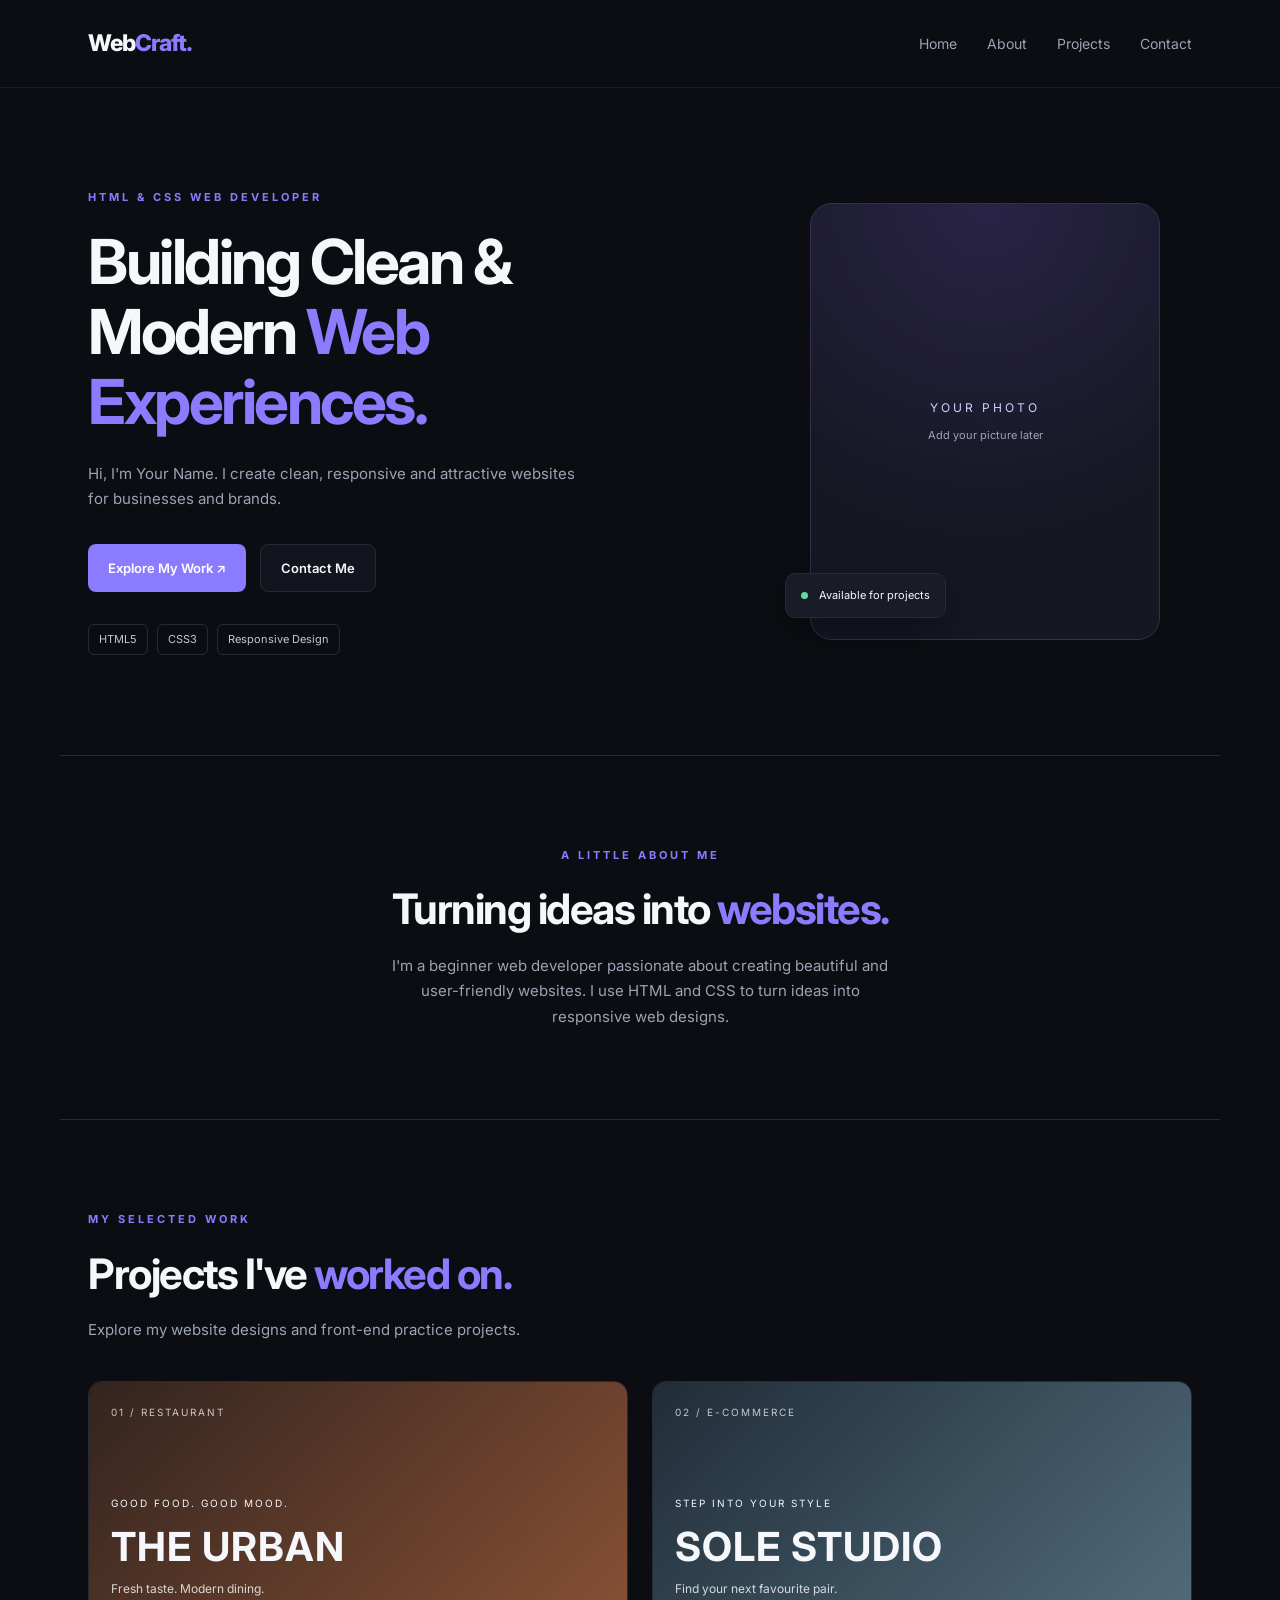
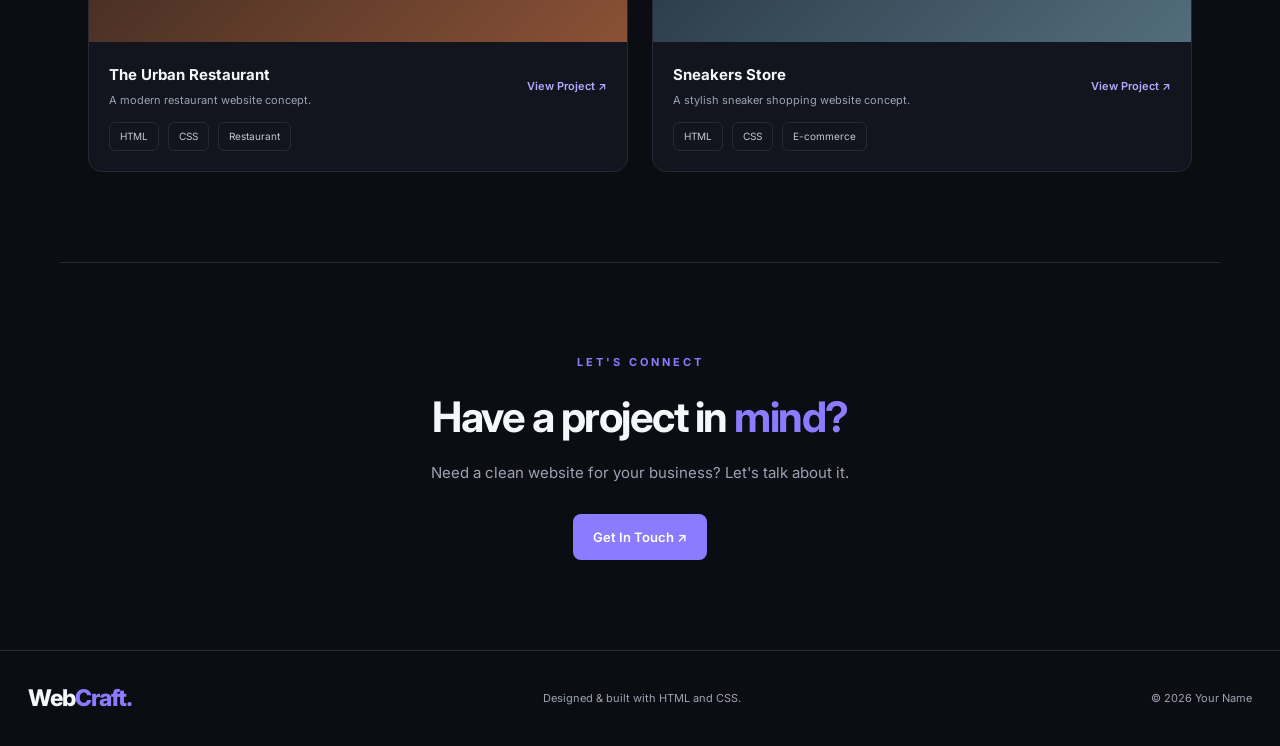
==== index.html @ 33d91105 "Add files via upload" ====
<!DOCTYPE html>
<html lang="en">
<head>
    <meta charset="UTF-8">
    <meta name="viewport" content="width=device-width, initial-scale=1.0">
    <title>Your Name | Web Developer</title>
    <link rel="stylesheet" href="style.css">
</head>
<body>

    <header>
        <nav class="navbar">
            <a href="#" class="logo">Web<span>Craft.</span></a>

            <div class="nav-links">
                <a href="#home">Home</a>
                <a href="#about">About</a>
                <a href="#projects">Projects</a>
                <a href="#contact">Contact</a>
            </div>
        </nav>
    </header>

    <main>
        <section class="hero" id="home">
            <div class="hero-content">
                <p class="tag">HTML & CSS WEB DEVELOPER</p>

                <h1>Building Clean & Modern
                    <span>Web Experiences.</span>
                </h1>

                <p class="intro">
                    Hi, I'm Your Name. I create clean, responsive
                    and attractive websites for businesses and brands.
                </p>

                <div class="hero-buttons">
                    <a href="#projects" class="btn primary">Explore My Work ↗</a>
                    <a href="#contact" class="btn secondary">Contact Me</a>
                </div>

                <div class="skills">
                    <span>HTML5</span>
                    <span>CSS3</span>
                    <span>Responsive Design</span>
                </div>
            </div>

            <div class="profile-area">
                <div class="profile-frame">
                    <img src="images/profile.jpg"
                         alt="Your profile photo"
                         onerror="this.style.display='none'; this.nextElementSibling.style.display='flex';">

                    <div class="photo-placeholder">
                        <span>YOUR PHOTO</span>
                        <small>Add your picture later</small>
                    </div>
                </div>
                <div class="floating-card">
                    <span class="status-dot"></span>
                    Available for projects
                </div>
            </div>
        </section>

        <section class="about section" id="about">
            <p class="tag">A LITTLE ABOUT ME</p>
            <h2>Turning ideas into <span>websites.</span></h2>
            <p class="section-description">
                I'm a beginner web developer passionate about creating
                beautiful and user-friendly websites. I use HTML and CSS
                to turn ideas into responsive web designs.
            </p>
        </section>

        <section class="projects section" id="projects">
            <p class="tag">MY SELECTED WORK</p>
            <h2>Projects I've <span>worked on.</span></h2>
            <p class="section-description">
                Explore my website designs and front-end practice projects.
            </p>

            <div class="project-grid">
                <article class="project-card">
                    <div class="project-preview urban-preview">
                        <span class="preview-label">01 / RESTAURANT</span>
                        <div class="preview-title">
                            <small>GOOD FOOD. GOOD MOOD.</small>
                            <h3>THE URBAN</h3>
                            <p>Fresh taste. Modern dining.</p>
                        </div>
                    </div>
                    <div class="project-info">
                        <div>
                            <h3>The Urban Restaurant</h3>
                            <p>A modern restaurant website concept.</p>
                        </div>
                        <a href="projects/urban-restaurant/index.html"
                           class="project-link">View Project ↗</a>
                    </div>
                    <div class="project-tags">
                        <span>HTML</span><span>CSS</span><span>Restaurant</span>
                    </div>
                </article>

                <article class="project-card">
                    <div class="project-preview sneaker-preview">
                        <span class="preview-label">02 / E-COMMERCE</span>
                        <div class="preview-title">
                            <small>STEP INTO YOUR STYLE</small>
                            <h3>SOLE STUDIO</h3>
                            <p>Find your next favourite pair.</p>
                        </div>
                    </div>
                    <div class="project-info">
                        <div>
                            <h3>Sneakers Store</h3>
                            <p>A stylish sneaker shopping website concept.</p>
                        </div>
                        <a href="projects/sneakers-store/index.html"
                           class="project-link">View Project ↗</a>
                    </div>
                    <div class="project-tags">
                        <span>HTML</span><span>CSS</span><span>E-commerce</span>
                    </div>
                </article>
            </div>
        </section>

        <section class="contact section" id="contact">
            <p class="tag">LET'S CONNECT</p>
            <h2>Have a project in <span>mind?</span></h2>
            <p class="section-description">
                Need a clean website for your business? Let's talk about it.
            </p>
            <a href="mailto:YOUR_EMAIL@example.com" class="btn primary">
                Get In Touch ↗
            </a>
        </section>
    </main>

    <footer>
        <a href="#" class="logo">Web<span>Craft.</span></a>
        <p>Designed & built with HTML and CSS.</p>
        <p>© 2026 Your Name</p>
    </footer>

</body>
</html>
---- style.css ----
@import url('https://fonts.googleapis.com/css2?family=Inter:wght@400;500;600;700;800&display=swap');

:root {
    --bg: #0b0d12;
    --card: #12151d;
    --text: #f5f7fb;
    --muted: #9ba3b4;
    --accent: #8b7cff;
    --border: #252a36;
}

* {
    margin: 0;
    padding: 0;
    box-sizing: border-box;
}

html {
    scroll-behavior: smooth;
    scroll-padding-top: 90px;
}

body {
    background: var(--bg);
    color: var(--text);
    font-family: 'Inter', Arial, sans-serif;
    line-height: 1.7;
}

a {
    color: inherit;
    text-decoration: none;
}

.navbar {
    max-width: 1160px;
    margin: auto;
    padding: 24px 28px;
    display: flex;
    align-items: center;
    justify-content: space-between;
}

header {
    border-bottom: 1px solid rgba(255,255,255,0.06);
}

.logo {
    font-size: 23px;
    font-weight: 800;
    letter-spacing: -1px;
}

.logo span,
h1 span,
h2 span {
    color: var(--accent);
}

.nav-links {
    display: flex;
    gap: 30px;
}

.nav-links a {
    color: var(--muted);
    font-size: 14px;
    transition: color 0.2s;
}

.nav-links a:hover {
    color: white;
}

.hero {
    max-width: 1160px;
    min-height: 590px;
    margin: auto;
    padding: 100px 28px;
    display: grid;
    grid-template-columns: 1.2fr 0.8fr;
    gap: 70px;
    align-items: center;
}

.tag {
    color: var(--accent);
    font-size: 11px;
    font-weight: 700;
    letter-spacing: 3px;
    margin-bottom: 20px;
}

h1 {
    font-size: clamp(38px, 5vw, 62px);
    line-height: 1.13;
    letter-spacing: -2.5px;
    margin-bottom: 24px;
}

.intro,
.section-description {
    color: var(--muted);
    font-size: 15px;
    max-width: 510px;
}

.hero-buttons {
    display: flex;
    flex-wrap: wrap;
    gap: 14px;
    margin-top: 32px;
}

.btn {
    display: inline-flex;
    justify-content: center;
    align-items: center;
    padding: 12px 20px;
    border-radius: 8px;
    font-size: 13px;
    font-weight: 600;
    transition: transform 0.2s, background 0.2s;
}

.btn:hover {
    transform: translateY(-3px);
}

.primary {
    background: var(--accent);
    color: white;
}

.primary:hover {
    background: #7767f2;
}

.secondary {
    border: 1px solid var(--border);
    background: var(--card);
}

.skills,
.project-tags {
    display: flex;
    flex-wrap: wrap;
    gap: 9px;
}

.skills {
    margin-top: 32px;
}

.skills span,
.project-tags span {
    color: #c3c8d4;
    border: 1px solid var(--border);
    border-radius: 6px;
    padding: 5px 10px;
    font-size: 11px;
}

.profile-area {
    position: relative;
    width: 100%;
    max-width: 350px;
    justify-self: center;
}

.profile-frame {
    position: relative;
    aspect-ratio: 4 / 5;
    border: 1px solid #34304e;
    border-radius: 22px;
    overflow: hidden;
    background: radial-gradient(circle at top, #292346, #151722 70%);
}

.profile-frame img {
    position: absolute;
    inset: 0;
    width: 100%;
    height: 100%;
    object-fit: cover;
}

.photo-placeholder {
    position: absolute;
    inset: 0;
    display: flex;
    flex-direction: column;
    align-items: center;
    justify-content: center;
    gap: 8px;
    color: #d4d0ff;
    letter-spacing: 3px;
    font-size: 12px;
}

.photo-placeholder small {
    letter-spacing: 0;
    color: var(--muted);
    font-size: 11px;
}

.floating-card {
    position: absolute;
    bottom: 22px;
    left: -25px;
    background: #191c26;
    border: 1px solid var(--border);
    padding: 12px 15px;
    border-radius: 10px;
    font-size: 11px;
    box-shadow: 0 12px 35px #0005;
}

.status-dot {
    display: inline-block;
    width: 7px;
    height: 7px;
    background: #61dba0;
    border-radius: 50%;
    margin-right: 8px;
}

.section {
    max-width: 1160px;
    margin: auto;
    padding: 90px 28px;
}

.about {
    text-align: center;
    border-top: 1px solid var(--border);
    border-bottom: 1px solid var(--border);
}

h2 {
    font-size: clamp(28px, 4vw, 42px);
    line-height: 1.2;
    letter-spacing: -1.5px;
    margin-bottom: 18px;
}

.about .section-description,
.contact .section-description {
    margin: auto;
}

.projects > .section-description {
    margin-bottom: 38px;
}

.project-grid {
    display: grid;
    grid-template-columns: repeat(2, minmax(0, 1fr));
    gap: 24px;
}

.project-card {
    overflow: hidden;
    background: var(--card);
    border: 1px solid var(--border);
    border-radius: 14px;
    transition: transform 0.25s, border-color 0.25s;
}

.project-card:hover {
    transform: translateY(-5px);
    border-color: #5d537e;
}

.project-preview {
    min-height: 260px;
    padding: 22px;
    display: flex;
    flex-direction: column;
    justify-content: space-between;
}

.urban-preview {
    background: linear-gradient(135deg, #32241e, #8a5136);
}

.sneaker-preview {
    background: linear-gradient(135deg, #202d38, #536d7d);
}

.preview-label {
    font-size: 10px;
    letter-spacing: 2px;
    color: #ffffffbb;
}

.preview-title {
    padding: 20px 0;
}

.preview-title small {
    font-size: 10px;
    letter-spacing: 2px;
}

.preview-title h3 {
    font-size: clamp(27px, 4vw, 40px);
    line-height: 1.2;
    letter-spacing: 1px;
    margin: 8px 0;
}

.preview-title p {
    font-size: 12px;
    color: #ffffffcc;
}

.project-info {
    padding: 20px 20px 12px;
    display: flex;
    justify-content: space-between;
    align-items: center;
    gap: 15px;
}

.project-info h3 {
    font-size: 15px;
    margin-bottom: 4px;
}

.project-info p {
    font-size: 11px;
    color: var(--muted);
}

.project-link {
    color: #b4aaff;
    font-size: 11px;
    font-weight: 600;
    white-space: nowrap;
}

.project-link:hover {
    color: white;
}

.project-tags {
    padding: 0 20px 20px;
}

.project-tags span {
    font-size: 10px;
}

.contact {
    text-align: center;
    border-top: 1px solid var(--border);
}

.contact .btn {
    margin-top: 28px;
}

footer {
    border-top: 1px solid var(--border);
    padding: 28px;
    display: flex;
    justify-content: space-between;
    align-items: center;
    gap: 15px;
    flex-wrap: wrap;
}

footer p {
    font-size: 11px;
    color: var(--muted);
}

@media (max-width: 760px) {
    .navbar {
        padding: 20px;
        flex-wrap: wrap;
        gap: 16px;
    }

    .nav-links {
        gap: 16px;
        flex-wrap: wrap;
    }

    .hero {
        grid-template-columns: 1fr;
        padding: 65px 22px;
        gap: 45px;
    }

    .hero-content {
        order: 1;
    }

    .profile-area {
        order: 0;
        max-width: 240px;
    }

    .floating-card {
        left: -10px;
    }

    .section {
        padding: 65px 22px;
    }

    .project-grid {
        grid-template-columns: 1fr;
    }

    .project-preview {
        min-height: 230px;
    }

    .project-info {
        align-items: flex-start;
        flex-direction: column;
    }

    footer {
        flex-direction: column;
        text-align: center;
    }
}

@media (prefers-reduced-motion: reduce) {
    html {
        scroll-behavior: auto;
    }

    *,
    *::before,
    *::after {
        transition: none !important;
    }
}
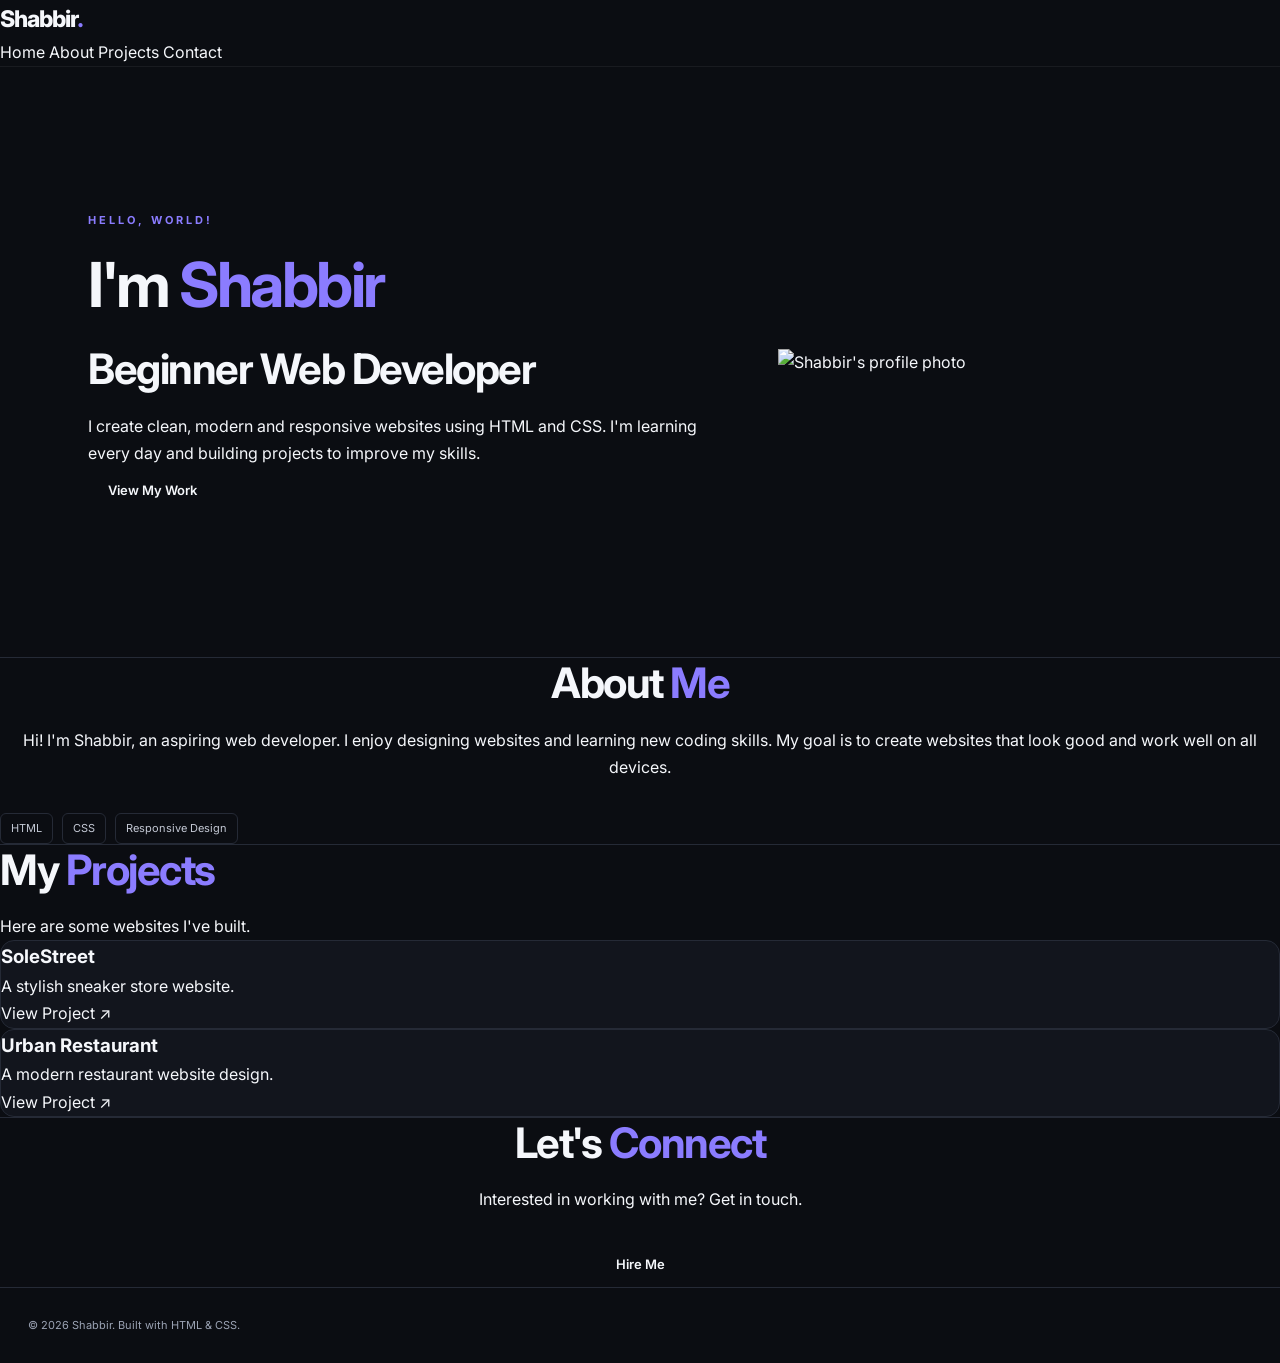
==== commit 79fa46e6: "Update index.html" ====
--- a/index.html
+++ b/index.html
@@ -4,148 +4,96 @@
 <head>
     <meta charset="UTF-8">
     <meta name="viewport" content="width=device-width, initial-scale=1.0">
-    <title>Your Name | Web Developer</title>
+    <title>Shabbir | Web Developer</title>
     <link rel="stylesheet" href="style.css">
 </head>
 <body>
 
     <header>
-        <nav class="navbar">
-            <a href="#" class="logo">Web<span>Craft.</span></a>
+        <a href="#" class="logo">Shabbir<span>.</span></a>
 
-            <div class="nav-links">
-                <a href="#home">Home</a>
-                <a href="#about">About</a>
-                <a href="#projects">Projects</a>
-                <a href="#contact">Contact</a>
-            </div>
+        <nav>
+            <a href="#home">Home</a>
+            <a href="#about">About</a>
+            <a href="#projects">Projects</a>
+            <a href="#contact">Contact</a>
         </nav>
     </header>
 
-    <main>
-        <section class="hero" id="home">
-            <div class="hero-content">
-                <p class="tag">HTML & CSS WEB DEVELOPER</p>
+    <section class="hero" id="home">
+        <div class="hero-text">
+            <p class="tag">HELLO, WORLD!</p>
+            <h1>I'm <span>Shabbir</span></h1>
+            <h2>Beginner Web Developer</h2>
 
-                <h1>Building Clean & Modern
-                    <span>Web Experiences.</span>
-                </h1>
+            <p>
+                I create clean, modern and responsive websites
+                using HTML and CSS. I'm learning every day
+                and building projects to improve my skills.
+            </p>
 
-                <p class="intro">
-                    Hi, I'm Your Name. I create clean, responsive
-                    and attractive websites for businesses and brands.
-                </p>
+            <a href="#projects" class="btn">View My Work</a>
+        </div>
 
-                <div class="hero-buttons">
-                    <a href="#projects" class="btn primary">Explore My Work ↗</a>
-                    <a href="#contact" class="btn secondary">Contact Me</a>
-                </div>
+        <div class="hero-image">
+            <img src="images/my-photo.jpg.png" alt="Shabbir's profile photo">
+        </div>
+    </section>
 
-                <div class="skills">
-                    <span>HTML5</span>
-                    <span>CSS3</span>
-                    <span>Responsive Design</span>
-                </div>
+    <section class="about" id="about">
+        <h2>About <span>Me</span></h2>
+        <p>
+            Hi! I'm Shabbir, an aspiring web developer.
+            I enjoy designing websites and learning new
+            coding skills. My goal is to create websites
+            that look good and work well on all devices.
+        </p>
+
+        <div class="skills">
+            <span>HTML</span>
+            <span>CSS</span>
+            <span>Responsive Design</span>
+        </div>
+    </section>
+
+    <section class="projects" id="projects">
+        <h2>My <span>Projects</span></h2>
+        <p class="section-text">Here are some websites I've built.</p>
+
+        <div class="project-container">
+
+            <div class="project-card">
+                <h3>SoleStreet</h3>
+                <p>A stylish sneaker store website.</p>
+                <a href="projects/sneakers-store/index.html"
+                   target="_blank">View Project ↗</a>
             </div>
 
-            <div class="profile-area">
-                <div class="profile-frame">
-                    <img src="images/profile.jpg"
-                         alt="Your profile photo"
-                         onerror="this.style.display='none'; this.nextElementSibling.style.display='flex';">
+            <div class="project-card">
+                <h3>Urban Restaurant</h3>
+                <p>A modern restaurant website design.</p>
+                <a href="projects/urban-restaurant/index.html"
+                   target="_blank">View Project ↗</a>
+            </div>
 
-                    <div class="photo-placeholder">
-                        <span>YOUR PHOTO</span>
-                        <small>Add your picture later</small>
-                    </div>
-                </div>
-                <div class="floating-card">
-                    <span class="status-dot"></span>
-                    Available for projects
-                </div>
-            </div>
-        </section>
+        </div>
+    </section>
 
-        <section class="about section" id="about">
-            <p class="tag">A LITTLE ABOUT ME</p>
-            <h2>Turning ideas into <span>websites.</span></h2>
-            <p class="section-description">
-                I'm a beginner web developer passionate about creating
-                beautiful and user-friendly websites. I use HTML and CSS
-                to turn ideas into responsive web designs.
-            </p>
-        </section>
+    <section class="contact" id="contact">
+        <h2>Let's <span>Connect</span></h2>
+        <p>Interested in working with me? Get in touch.</p>
+        
+<a href="https://mail.google.com/mail/?view=cm&fs=1&to=shabbiraliasghar410@gmail.com"
+   class="btn" target="_blank">
+    Hire Me
+</a>
 
-        <section class="projects section" id="projects">
-            <p class="tag">MY SELECTED WORK</p>
-            <h2>Projects I've <span>worked on.</span></h2>
-            <p class="section-description">
-                Explore my website designs and front-end practice projects.
-            </p>
-
-            <div class="project-grid">
-                <article class="project-card">
-                    <div class="project-preview urban-preview">
-                        <span class="preview-label">01 / RESTAURANT</span>
-                        <div class="preview-title">
-                            <small>GOOD FOOD. GOOD MOOD.</small>
-                            <h3>THE URBAN</h3>
-                            <p>Fresh taste. Modern dining.</p>
-                        </div>
-                    </div>
-                    <div class="project-info">
-                        <div>
-                            <h3>The Urban Restaurant</h3>
-                            <p>A modern restaurant website concept.</p>
-                        </div>
-                        <a href="projects/urban-restaurant/index.html"
-                           class="project-link">View Project ↗</a>
-                    </div>
-                    <div class="project-tags">
-                        <span>HTML</span><span>CSS</span><span>Restaurant</span>
-                    </div>
-                </article>
-
-                <article class="project-card">
-                    <div class="project-preview sneaker-preview">
-                        <span class="preview-label">02 / E-COMMERCE</span>
-                        <div class="preview-title">
-                            <small>STEP INTO YOUR STYLE</small>
-                            <h3>SOLE STUDIO</h3>
-                            <p>Find your next favourite pair.</p>
-                        </div>
-                    </div>
-                    <div class="project-info">
-                        <div>
-                            <h3>Sneakers Store</h3>
-                            <p>A stylish sneaker shopping website concept.</p>
-                        </div>
-                        <a href="projects/sneakers-store/index.html"
-                           class="project-link">View Project ↗</a>
-                    </div>
-                    <div class="project-tags">
-                        <span>HTML</span><span>CSS</span><span>E-commerce</span>
-                    </div>
-                </article>
-            </div>
-        </section>
-
-        <section class="contact section" id="contact">
-            <p class="tag">LET'S CONNECT</p>
-            <h2>Have a project in <span>mind?</span></h2>
-            <p class="section-description">
-                Need a clean website for your business? Let's talk about it.
-            </p>
-            <a href="mailto:YOUR_EMAIL@example.com" class="btn primary">
-                Get In Touch ↗
-            </a>
-        </section>
-    </main>
+        
+        </a>
+    </section>
 
     <footer>
-        <a href="#" class="logo">Web<span>Craft.</span></a>
-        <p>Designed & built with HTML and CSS.</p>
-        <p>© 2026 Your Name</p>
+        <p>© 2026 Shabbir. Built with HTML & CSS.</p>
     </footer>
 
 </body>
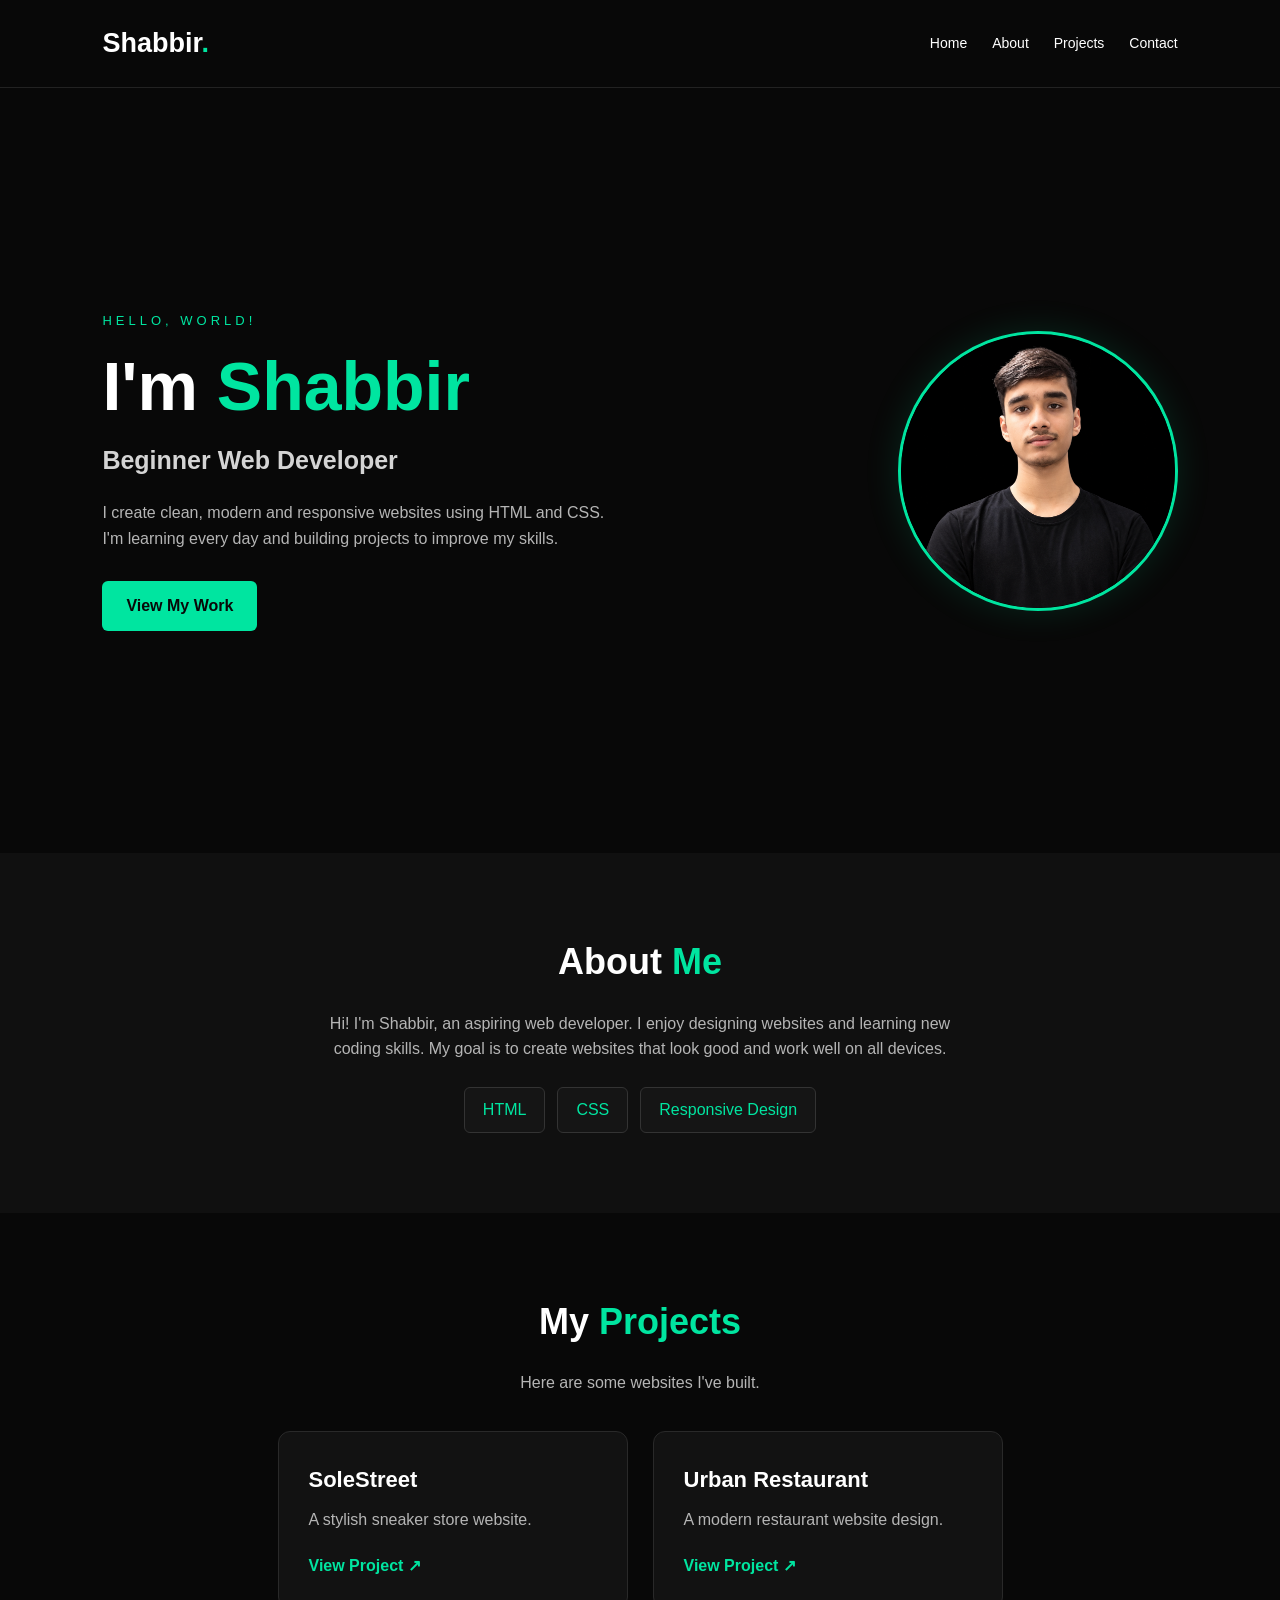
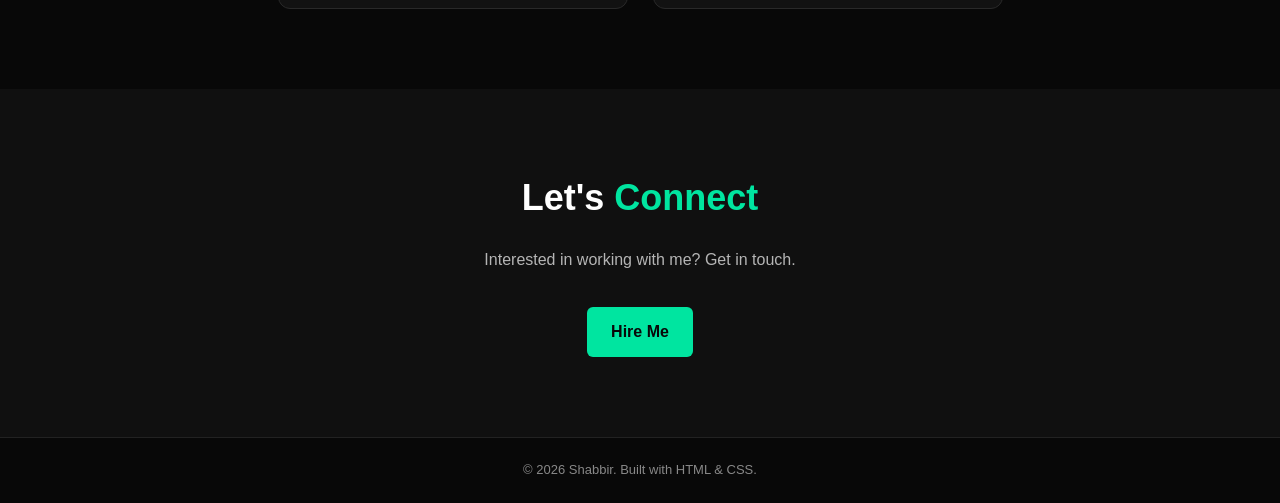
==== commit f0119b68: "Update index.html" ====
--- a/index.html
+++ b/index.html
@@ -36,7 +36,7 @@
         </div>
 
         <div class="hero-image">
-            <img src="images/my-photo.jpg.png" alt="Shabbir's profile photo">
+            <img src="my-photo.jpg.png" alt="Shabbir's profile photo">
         </div>
     </section>
 
--- a/style.css
+++ b/style.css
@@ -1,14 +1,3 @@
-
-@import url('https://fonts.googleapis.com/css2?family=Inter:wght@400;500;600;700;800&display=swap');
-
-:root {
-    --bg: #0b0d12;
-    --card: #12151d;
-    --text: #f5f7fb;
-    --muted: #9ba3b4;
-    --accent: #8b7cff;
-    --border: #252a36;
-}
 
 * {
     margin: 0;
@@ -18,427 +7,297 @@
 
 html {
     scroll-behavior: smooth;
-    scroll-padding-top: 90px;
+}
+
+:root {
+    --accent: #00e5a0;
+    --muted: #b5b5b5;
 }
 
 body {
-    background: var(--bg);
-    color: var(--text);
-    font-family: 'Inter', Arial, sans-serif;
-    line-height: 1.7;
-}
-
-a {
-    color: inherit;
+    background: #080808;
+    color: #ffffff;
+    font-family: Arial, sans-serif;
+    line-height: 1.6;
+}
+
+/* HEADER */
+
+header {
+    display: flex;
+    justify-content: space-between;
+    align-items: center;
+    padding: 22px 8%;
+    background: #080808;
+    border-bottom: 1px solid #222;
+}
+
+.logo {
+    color: white;
+    font-size: 27px;
+    font-weight: bold;
     text-decoration: none;
 }
 
-.navbar {
-    max-width: 1160px;
-    margin: auto;
-    padding: 24px 28px;
+.logo span {
+    color: var(--accent);
+}
+
+nav {
+    display: flex;
+    gap: 25px;
+}
+
+nav a {
+    color: white;
+    text-decoration: none;
+    font-size: 14px;
+    transition: color 0.3s;
+}
+
+nav a:hover {
+    color: var(--accent);
+}
+
+/* HERO SECTION */
+
+.hero {
+    min-height: 85vh;
+    padding: 80px 8%;
     display: flex;
     align-items: center;
     justify-content: space-between;
-}
-
-header {
-    border-bottom: 1px solid rgba(255,255,255,0.06);
-}
-
-.logo {
-    font-size: 23px;
-    font-weight: 800;
-    letter-spacing: -1px;
-}
-
-.logo span,
-h1 span,
-h2 span {
-    color: var(--accent);
-}
-
-.nav-links {
-    display: flex;
-    gap: 30px;
-}
-
-.nav-links a {
+    gap: 50px;
+}
+
+.hero-text {
+    max-width: 600px;
+}
+
+.tag {
+    color: var(--accent);
+    letter-spacing: 4px;
+    font-size: 13px;
+    margin-bottom: 15px;
+}
+
+.hero h1 {
+    font-size: clamp(42px, 6vw, 68px);
+    line-height: 1.2;
+}
+
+.hero h1 span {
+    color: var(--accent);
+}
+
+.hero h2 {
+    font-size: 25px;
+    margin: 12px 0;
+    color: #d4d4d4;
+}
+
+.hero-text > p:not(.tag) {
     color: var(--muted);
-    font-size: 14px;
-    transition: color 0.2s;
-}
-
-.nav-links a:hover {
-    color: white;
-}
-
-.hero {
-    max-width: 1160px;
-    min-height: 590px;
-    margin: auto;
-    padding: 100px 28px;
-    display: grid;
-    grid-template-columns: 1.2fr 0.8fr;
-    gap: 70px;
-    align-items: center;
-}
-
-.tag {
-    color: var(--accent);
-    font-size: 11px;
-    font-weight: 700;
-    letter-spacing: 3px;
-    margin-bottom: 20px;
-}
-
-h1 {
-    font-size: clamp(38px, 5vw, 62px);
-    line-height: 1.13;
-    letter-spacing: -2.5px;
-    margin-bottom: 24px;
-}
-
-.intro,
-.section-description {
-    color: var(--muted);
-    font-size: 15px;
-    max-width: 510px;
-}
-
-.hero-buttons {
-    display: flex;
-    flex-wrap: wrap;
-    gap: 14px;
-    margin-top: 32px;
-}
-
-.btn {
-    display: inline-flex;
-    justify-content: center;
-    align-items: center;
-    padding: 12px 20px;
-    border-radius: 8px;
-    font-size: 13px;
-    font-weight: 600;
-    transition: transform 0.2s, background 0.2s;
-}
-
-.btn:hover {
-    transform: translateY(-3px);
-}
-
-.primary {
-    background: var(--accent);
-    color: white;
-}
-
-.primary:hover {
-    background: #7767f2;
-}
-
-.secondary {
-    border: 1px solid var(--border);
-    background: var(--card);
-}
-
-.skills,
-.project-tags {
-    display: flex;
-    flex-wrap: wrap;
-    gap: 9px;
-}
-
-.skills {
-    margin-top: 32px;
-}
-
-.skills span,
-.project-tags span {
-    color: #c3c8d4;
-    border: 1px solid var(--border);
-    border-radius: 6px;
-    padding: 5px 10px;
-    font-size: 11px;
-}
-
-.profile-area {
-    position: relative;
-    width: 100%;
-    max-width: 350px;
-    justify-self: center;
-}
-
-.profile-frame {
-    position: relative;
-    aspect-ratio: 4 / 5;
-    border: 1px solid #34304e;
-    border-radius: 22px;
+    margin: 20px 0 30px;
+    max-width: 520px;
+}
+
+/* PROFILE PICTURE */
+
+.hero-image {
+    width: 280px;
+    height: 280px;
+    flex-shrink: 0;
+    border-radius: 50%;
     overflow: hidden;
-    background: radial-gradient(circle at top, #292346, #151722 70%);
-}
-
-.profile-frame img {
-    position: absolute;
-    inset: 0;
+    background: #000000;
+    border: 3px solid var(--accent);
+    box-shadow: 0 0 35px #00e5a022;
+}
+
+.hero-image img {
     width: 100%;
     height: 100%;
     object-fit: cover;
-}
-
-.photo-placeholder {
-    position: absolute;
-    inset: 0;
-    display: flex;
-    flex-direction: column;
-    align-items: center;
+   object-position: center top;
+    display: block;
+    border-radius: 50%;
+}
+
+/* BUTTON */
+
+.btn {
+    display: inline-block;
+    padding: 12px 24px;
+    border-radius: 6px;
+    background: var(--accent);
+    color: #080808;
+    text-decoration: none;
+    font-weight: bold;
+    transition: 0.3s;
+}
+
+.btn:hover {
+    transform: translateY(-3px);
+    background: #ffffff;
+}
+
+/* ABOUT SECTION */
+
+.about,
+.projects,
+.contact {
+    padding: 80px 8%;
+    text-align: center;
+}
+
+.about {
+    background: #101010;
+}
+
+.about h2,
+.projects h2,
+.contact h2 {
+    font-size: 36px;
+    margin-bottom: 20px;
+}
+
+.about h2 span,
+.projects h2 span,
+.contact h2 span {
+    color: var(--accent);
+}
+
+.about > p,
+.contact > p {
+    max-width: 650px;
+    margin: 0 auto 25px;
+    color: var(--muted);
+}
+
+/* SKILLS */
+
+.skills {
+    display: flex;
     justify-content: center;
-    gap: 8px;
-    color: #d4d0ff;
-    letter-spacing: 3px;
-    font-size: 12px;
-}
-
-.photo-placeholder small {
-    letter-spacing: 0;
+    flex-wrap: wrap;
+    gap: 12px;
+    margin-top: 25px;
+}
+
+.skills span {
+    padding: 9px 18px;
+    border: 1px solid #333;
+    border-radius: 6px;
+    color: var(--accent);
+    background: #151515;
+}
+
+/* PROJECTS */
+
+.section-text {
     color: var(--muted);
-    font-size: 11px;
-}
-
-.floating-card {
-    position: absolute;
-    bottom: 22px;
-    left: -25px;
-    background: #191c26;
-    border: 1px solid var(--border);
-    padding: 12px 15px;
-    border-radius: 10px;
-    font-size: 11px;
-    box-shadow: 0 12px 35px #0005;
-}
-
-.status-dot {
-    display: inline-block;
-    width: 7px;
-    height: 7px;
-    background: #61dba0;
-    border-radius: 50%;
-    margin-right: 8px;
-}
-
-.section {
-    max-width: 1160px;
-    margin: auto;
-    padding: 90px 28px;
-}
-
-.about {
+    margin-bottom: 35px;
+}
+
+.project-container {
+    display: flex;
+    justify-content: center;
+    flex-wrap: wrap;
+    gap: 25px;
+}
+
+.project-card {
+    background: #121212;
+    border: 1px solid #292929;
+    border-radius: 12px;
+    padding: 30px;
+    width: 100%;
+    max-width: 350px;
+    text-align: left;
+    transition: 0.3s;
+}
+
+.project-card:hover {
+    transform: translateY(-6px);
+    border-color: var(--accent);
+}
+
+.project-card h3 {
+    font-size: 22px;
+    margin-bottom: 10px;
+}
+
+.project-card p {
+    color: var(--muted);
+    margin-bottom: 20px;
+}
+
+.project-card a {
+    color: var(--accent);
+    text-decoration: none;
+    font-weight: bold;
+}
+
+.project-card a:hover {
+    text-decoration: underline;
+}
+
+/* CONTACT */
+
+.contact {
+    background: #101010;
+}
+
+.contact .btn {
+    margin-top: 10px;
+}
+
+/* FOOTER */
+
+footer {
+    padding: 22px;
     text-align: center;
-    border-top: 1px solid var(--border);
-    border-bottom: 1px solid var(--border);
-}
-
-h2 {
-    font-size: clamp(28px, 4vw, 42px);
-    line-height: 1.2;
-    letter-spacing: -1.5px;
-    margin-bottom: 18px;
-}
-
-.about .section-description,
-.contact .section-description {
-    margin: auto;
-}
-
-.projects > .section-description {
-    margin-bottom: 38px;
-}
-
-.project-grid {
-    display: grid;
-    grid-template-columns: repeat(2, minmax(0, 1fr));
-    gap: 24px;
-}
-
-.project-card {
-    overflow: hidden;
-    background: var(--card);
-    border: 1px solid var(--border);
-    border-radius: 14px;
-    transition: transform 0.25s, border-color 0.25s;
-}
-
-.project-card:hover {
-    transform: translateY(-5px);
-    border-color: #5d537e;
-}
-
-.project-preview {
-    min-height: 260px;
-    padding: 22px;
-    display: flex;
-    flex-direction: column;
-    justify-content: space-between;
-}
-
-.urban-preview {
-    background: linear-gradient(135deg, #32241e, #8a5136);
-}
-
-.sneaker-preview {
-    background: linear-gradient(135deg, #202d38, #536d7d);
-}
-
-.preview-label {
-    font-size: 10px;
-    letter-spacing: 2px;
-    color: #ffffffbb;
-}
-
-.preview-title {
-    padding: 20px 0;
-}
-
-.preview-title small {
-    font-size: 10px;
-    letter-spacing: 2px;
-}
-
-.preview-title h3 {
-    font-size: clamp(27px, 4vw, 40px);
-    line-height: 1.2;
-    letter-spacing: 1px;
-    margin: 8px 0;
-}
-
-.preview-title p {
-    font-size: 12px;
-    color: #ffffffcc;
-}
-
-.project-info {
-    padding: 20px 20px 12px;
-    display: flex;
-    justify-content: space-between;
-    align-items: center;
-    gap: 15px;
-}
-
-.project-info h3 {
-    font-size: 15px;
-    margin-bottom: 4px;
-}
-
-.project-info p {
-    font-size: 11px;
-    color: var(--muted);
-}
-
-.project-link {
-    color: #b4aaff;
-    font-size: 11px;
-    font-weight: 600;
-    white-space: nowrap;
-}
-
-.project-link:hover {
-    color: white;
-}
-
-.project-tags {
-    padding: 0 20px 20px;
-}
-
-.project-tags span {
-    font-size: 10px;
-}
-
-.contact {
-    text-align: center;
-    border-top: 1px solid var(--border);
-}
-
-.contact .btn {
-    margin-top: 28px;
-}
-
-footer {
-    border-top: 1px solid var(--border);
-    padding: 28px;
-    display: flex;
-    justify-content: space-between;
-    align-items: center;
-    gap: 15px;
-    flex-wrap: wrap;
-}
-
-footer p {
-    font-size: 11px;
-    color: var(--muted);
-}
-
-@media (max-width: 760px) {
-    .navbar {
-        padding: 20px;
+    color: #888;
+    border-top: 1px solid #222;
+    font-size: 13px;
+}
+
+/* MOBILE RESPONSIVE */
+
+@media (max-width: 700px) {
+    header {
+        padding: 18px 5%;
+        flex-direction: column;
+        gap: 15px;
+    }
+
+    nav {
+        gap: 15px;
         flex-wrap: wrap;
-        gap: 16px;
-    }
-
-    .nav-links {
-        gap: 16px;
-        flex-wrap: wrap;
+        justify-content: center;
     }
 
     .hero {
-        grid-template-columns: 1fr;
-        padding: 65px 22px;
-        gap: 45px;
-    }
-
-    .hero-content {
-        order: 1;
-    }
-
-    .profile-area {
-        order: 0;
-        max-width: 240px;
-    }
-
-    .floating-card {
-        left: -10px;
-    }
-
-    .section {
-        padding: 65px 22px;
-    }
-
-    .project-grid {
-        grid-template-columns: 1fr;
-    }
-
-    .project-preview {
-        min-height: 230px;
-    }
-
-    .project-info {
-        align-items: flex-start;
-        flex-direction: column;
-    }
-
-    footer {
-        flex-direction: column;
+        padding: 60px 6%;
+        flex-direction: column-reverse;
         text-align: center;
-    }
-}
-
-@media (prefers-reduced-motion: reduce) {
-    html {
-        scroll-behavior: auto;
-    }
-
-    *,
-    *::before,
-    *::after {
-        transition: none !important;
-    }
-}
+        gap: 35px;
+    }
+
+    .hero-image {
+        width: 220px;
+        height: 220px;
+    }
+
+    .hero-text > p:not(.tag) {
+        margin-left: auto;
+        margin-right: auto;
+    }
+
+    .about,
+    .projects,
+    .contact {
+        padding: 60px 6%;
+    }
+}
